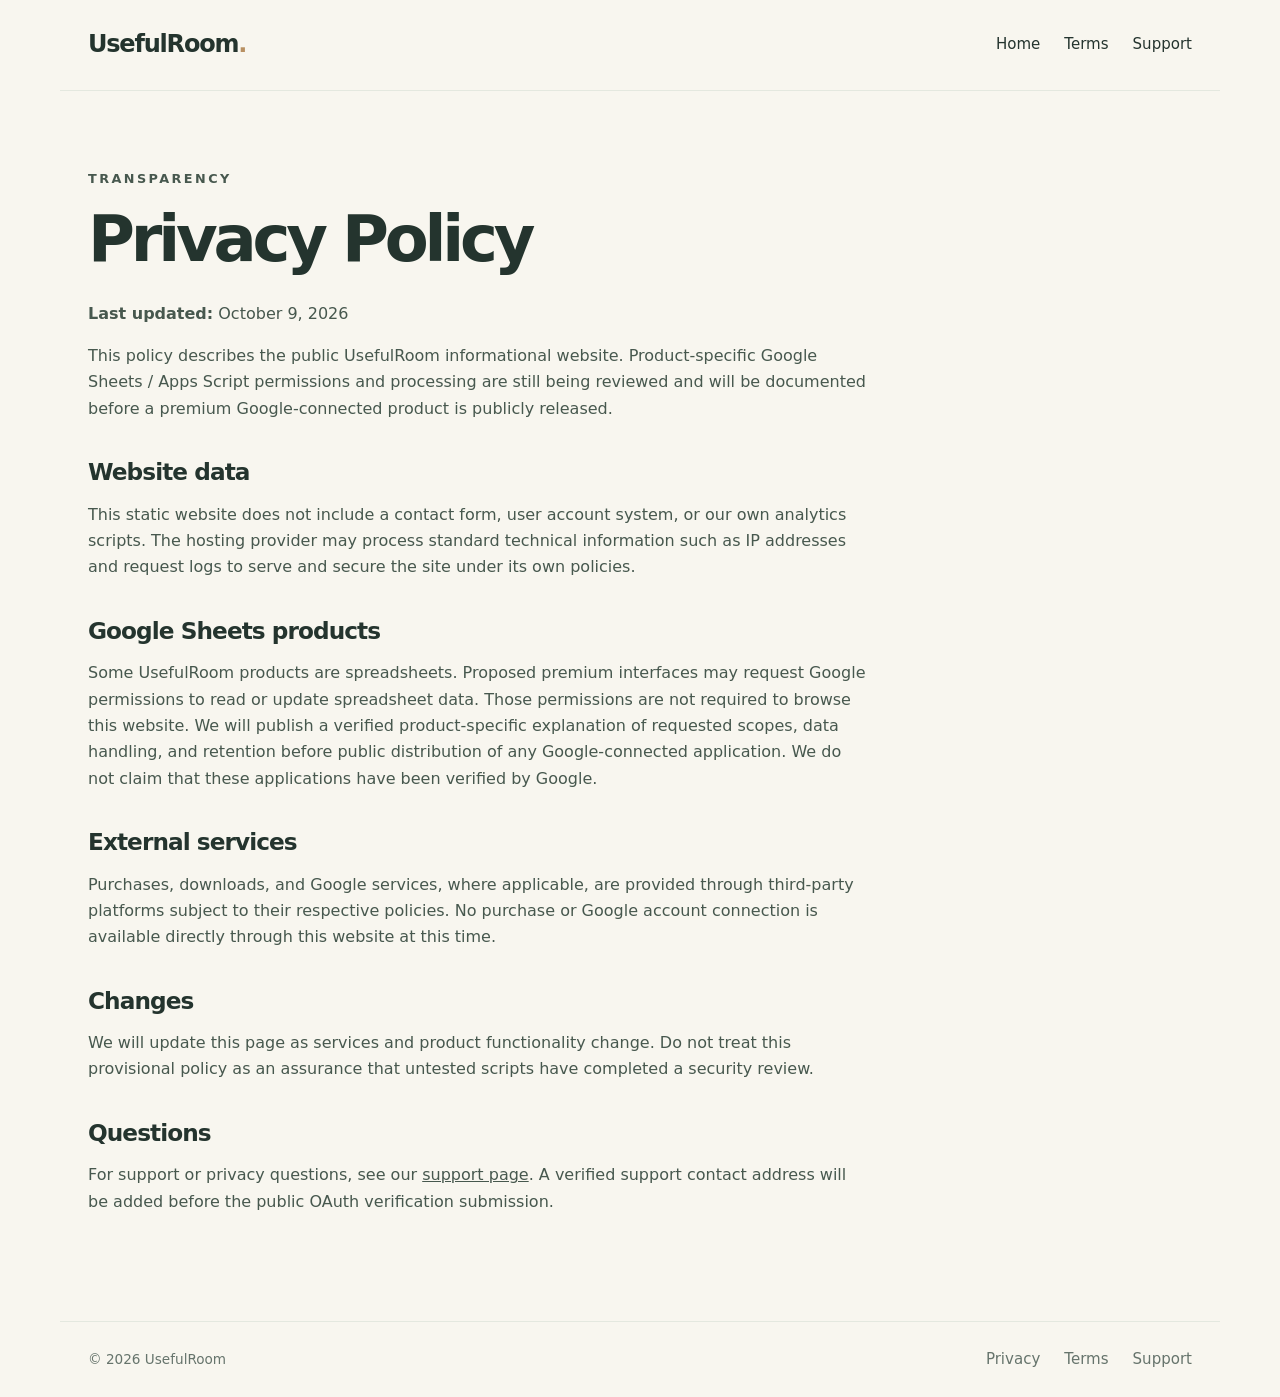
==== privacy.html @ 9087f32d "Add UsefulRoom public website: privacy.html" ====
<!doctype html><html lang="en"><head><meta charset="utf-8"><meta name="viewport" content="width=device-width,initial-scale=1"><title>Privacy Policy | UsefulRoom</title><link rel="stylesheet" href="/styles.css"></head><body><header><a class="logo" href="/">UsefulRoom<span>.</span></a><nav><a href="/">Home</a><a href="/terms.html">Terms</a><a href="/support.html">Support</a></nav></header><main><article class="document"><p class="eyebrow">TRANSPARENCY</p><h1>Privacy Policy</h1><p><strong>Last updated:</strong> October 9, 2026</p><p>This policy describes the public UsefulRoom informational website. Product-specific Google Sheets / Apps Script permissions and processing are still being reviewed and will be documented before a premium Google-connected product is publicly released.</p><h2>Website data</h2><p>This static website does not include a contact form, user account system, or our own analytics scripts. The hosting provider may process standard technical information such as IP addresses and request logs to serve and secure the site under its own policies.</p><h2>Google Sheets products</h2><p>Some UsefulRoom products are spreadsheets. Proposed premium interfaces may request Google permissions to read or update spreadsheet data. Those permissions are not required to browse this website. We will publish a verified product-specific explanation of requested scopes, data handling, and retention before public distribution of any Google-connected application. We do not claim that these applications have been verified by Google.</p><h2>External services</h2><p>Purchases, downloads, and Google services, where applicable, are provided through third-party platforms subject to their respective policies. No purchase or Google account connection is available directly through this website at this time.</p><h2>Changes</h2><p>We will update this page as services and product functionality change. Do not treat this provisional policy as an assurance that untested scripts have completed a security review.</p><h2>Questions</h2><p>For support or privacy questions, see our <a href="/support.html">support page</a>. A verified support contact address will be added before the public OAuth verification submission.</p></article></main><footer><span>© 2026 UsefulRoom</span><div><a href="/privacy.html">Privacy</a><a href="/terms.html">Terms</a><a href="/support.html">Support</a></div></footer></body></html>
---- styles.css ----
:root{color-scheme:light;--ink:#24342e;--muted:#66746c;--cream:#f8f6ef;--green:#426b56;--line:#e4e8df}*{box-sizing:border-box}html{scroll-behavior:smooth}body{margin:0;background:var(--cream);color:var(--ink);font-family:Inter,ui-sans-serif,system-ui,-apple-system,"Segoe UI",Arial,sans-serif;line-height:1.65}a{color:inherit}header,footer{display:flex;justify-content:space-between;align-items:center;gap:1rem;max-width:1160px;margin:auto;padding:25px 28px}header{border-bottom:1px solid var(--line)}.logo{font-size:1.5rem;font-weight:800;text-decoration:none;letter-spacing:-.05em}.logo span{color:#b89062}nav,footer div{display:flex;gap:24px;flex-wrap:wrap}nav a,footer a{text-decoration:none;font-size:.94rem}nav a:hover,footer a:hover{text-decoration:underline}main{max-width:1160px;margin:auto;padding:0 28px}.hero{padding:110px 0 125px;max-width:820px}.eyebrow{font-size:.8rem;letter-spacing:.19em;font-weight:750;color:var(--green)}h1{font-size:clamp(3.2rem,8vw,6.5rem);line-height:1.05;letter-spacing:-.065em;margin:16px 0 28px}h2{font-size:clamp(2rem,4vw,3rem);line-height:1.18;letter-spacing:-.04em;margin:12px 0 32px}h3{font-size:1.2rem;line-height:1.3;margin-top:0}.hero>p:not(.eyebrow){font-size:1.25rem;max-width:620px;color:var(--muted)}.button{display:inline-block;background:var(--green);color:white;text-decoration:none;padding:13px 24px;border-radius:9px;margin-top:18px;font-weight:650}.button:hover{background:#2f5340}#products{padding:30px 0 100px}.cards{display:grid;grid-template-columns:repeat(3,minmax(0,1fr));gap:18px}.cards article{background:#fff;border:1px solid var(--line);border-radius:16px;padding:28px;min-height:230px;display:flex;flex-direction:column}.cards article p{color:var(--muted);flex:1}.tag{font-size:.78rem;color:var(--green);font-weight:700}.note{font-size:.86rem;color:var(--muted);margin-top:20px}.statement{background:#e8eee5;padding:54px;border-radius:20px;margin-bottom:90px}.statement p{max-width:660px;color:#46574b}.document{max-width:780px;padding:65px 0 90px}.document h1{font-size:clamp(2.4rem,5vw,4rem)}.document h2{font-size:1.45rem;margin:36px 0 10px}.document p,.document li{color:#47584e}footer{border-top:1px solid var(--line);font-size:.85rem;color:var(--muted)}@media(max-width:760px){header{align-items:flex-start;flex-direction:column;padding:18px 22px}main{padding:0 22px}.hero{padding:75px 0 85px}.cards{grid-template-columns:1fr}.cards article{min-height:180px}.statement{padding:30px;margin-bottom:50px}footer{align-items:flex-start;flex-direction:column;padding:25px 22px}nav,footer div{gap:16px}}
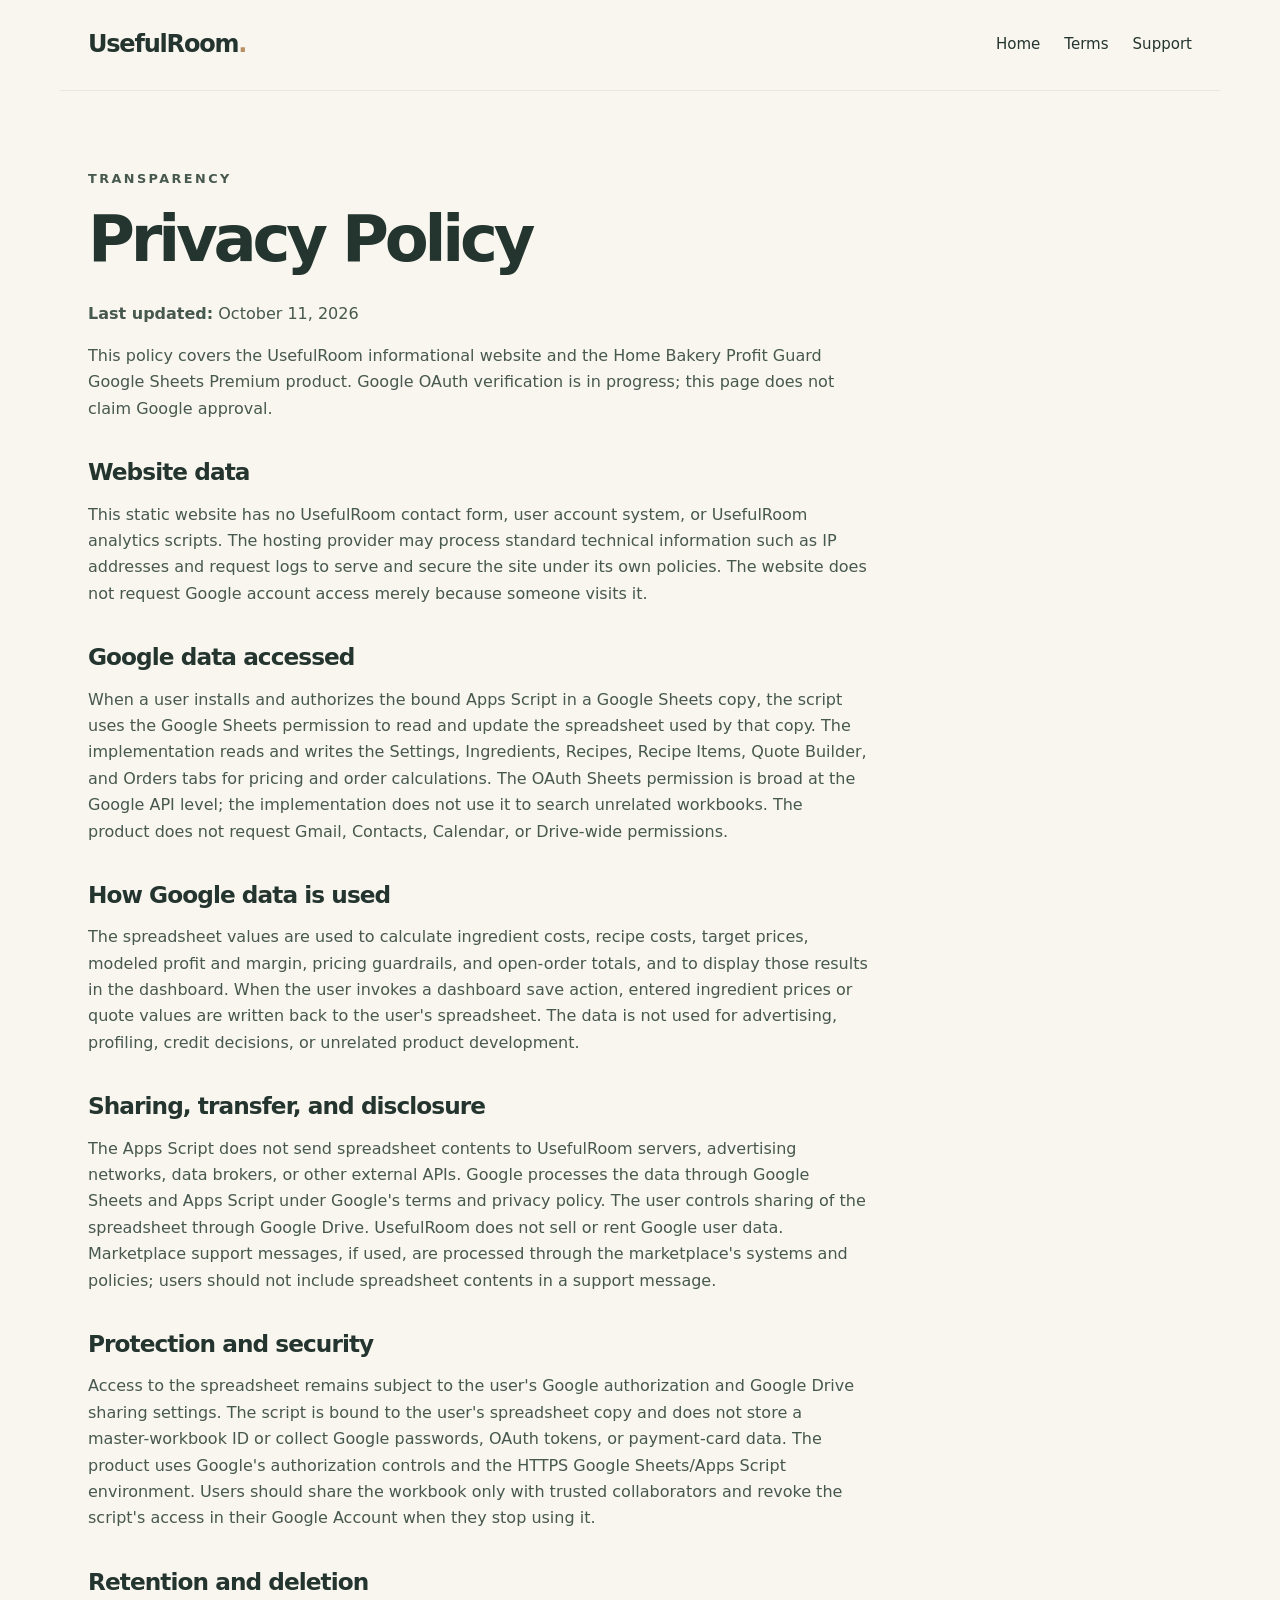
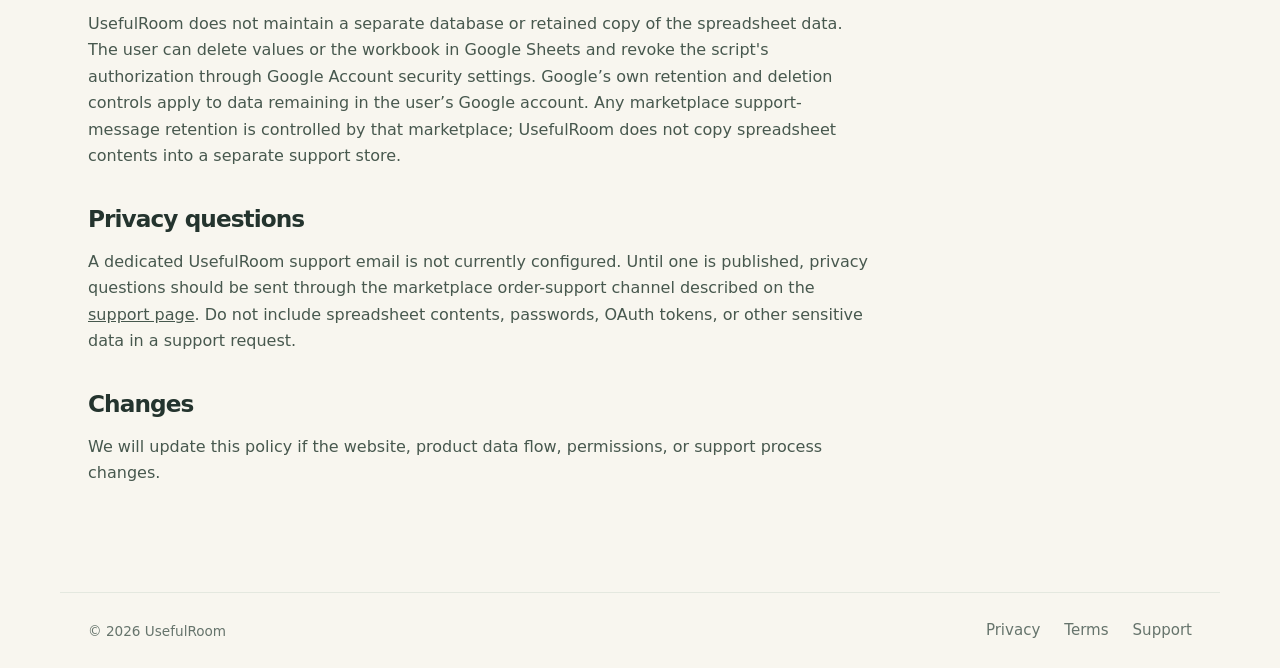
==== commit 9c5107c4: "privacy: document Google Sheets data handling for OAuth review" ====
--- a/privacy.html
+++ b/privacy.html
@@ -1 +1 @@
-<!doctype html><html lang="en"><head><meta charset="utf-8"><meta name="viewport" content="width=device-width,initial-scale=1"><title>Privacy Policy | UsefulRoom</title><link rel="stylesheet" href="/styles.css"></head><body><header><a class="logo" href="/">UsefulRoom<span>.</span></a><nav><a href="/">Home</a><a href="/terms.html">Terms</a><a href="/support.html">Support</a></nav></header><main><article class="document"><p class="eyebrow">TRANSPARENCY</p><h1>Privacy Policy</h1><p><strong>Last updated:</strong> October 9, 2026</p><p>This policy describes the public UsefulRoom informational website. Product-specific Google Sheets / Apps Script permissions and processing are still being reviewed and will be documented before a premium Google-connected product is publicly released.</p><h2>Website data</h2><p>This static website does not include a contact form, user account system, or our own analytics scripts. The hosting provider may process standard technical information such as IP addresses and request logs to serve and secure the site under its own policies.</p><h2>Google Sheets products</h2><p>Some UsefulRoom products are spreadsheets. Proposed premium interfaces may request Google permissions to read or update spreadsheet data. Those permissions are not required to browse this website. We will publish a verified product-specific explanation of requested scopes, data handling, and retention before public distribution of any Google-connected application. We do not claim that these applications have been verified by Google.</p><h2>External services</h2><p>Purchases, downloads, and Google services, where applicable, are provided through third-party platforms subject to their respective policies. No purchase or Google account connection is available directly through this website at this time.</p><h2>Changes</h2><p>We will update this page as services and product functionality change. Do not treat this provisional policy as an assurance that untested scripts have completed a security review.</p><h2>Questions</h2><p>For support or privacy questions, see our <a href="/support.html">support page</a>. A verified support contact address will be added before the public OAuth verification submission.</p></article></main><footer><span>© 2026 UsefulRoom</span><div><a href="/privacy.html">Privacy</a><a href="/terms.html">Terms</a><a href="/support.html">Support</a></div></footer></body></html>+<!doctype html><html lang="en"><head><meta charset="utf-8"><meta name="viewport" content="width=device-width,initial-scale=1"><title>Privacy Policy | UsefulRoom</title><link rel="stylesheet" href="/styles.css"></head><body><header><a class="logo" href="/">UsefulRoom<span>.</span></a><nav><a href="/">Home</a><a href="/terms.html">Terms</a><a href="/support.html">Support</a></nav></header><main><article class="document"><p class="eyebrow">TRANSPARENCY</p><h1>Privacy Policy</h1><p><strong>Last updated:</strong> October 11, 2026</p><p>This policy covers the UsefulRoom informational website and the Home Bakery Profit Guard Google Sheets Premium product. Google OAuth verification is in progress; this page does not claim Google approval.</p><h2>Website data</h2><p>This static website has no UsefulRoom contact form, user account system, or UsefulRoom analytics scripts. The hosting provider may process standard technical information such as IP addresses and request logs to serve and secure the site under its own policies. The website does not request Google account access merely because someone visits it.</p><h2>Google data accessed</h2><p>When a user installs and authorizes the bound Apps Script in a Google Sheets copy, the script uses the Google Sheets permission to read and update the spreadsheet used by that copy. The implementation reads and writes the Settings, Ingredients, Recipes, Recipe Items, Quote Builder, and Orders tabs for pricing and order calculations. The OAuth Sheets permission is broad at the Google API level; the implementation does not use it to search unrelated workbooks. The product does not request Gmail, Contacts, Calendar, or Drive-wide permissions.</p><h2>How Google data is used</h2><p>The spreadsheet values are used to calculate ingredient costs, recipe costs, target prices, modeled profit and margin, pricing guardrails, and open-order totals, and to display those results in the dashboard. When the user invokes a dashboard save action, entered ingredient prices or quote values are written back to the user's spreadsheet. The data is not used for advertising, profiling, credit decisions, or unrelated product development.</p><h2>Sharing, transfer, and disclosure</h2><p>The Apps Script does not send spreadsheet contents to UsefulRoom servers, advertising networks, data brokers, or other external APIs. Google processes the data through Google Sheets and Apps Script under Google's terms and privacy policy. The user controls sharing of the spreadsheet through Google Drive. UsefulRoom does not sell or rent Google user data. Marketplace support messages, if used, are processed through the marketplace's systems and policies; users should not include spreadsheet contents in a support message.</p><h2>Protection and security</h2><p>Access to the spreadsheet remains subject to the user's Google authorization and Google Drive sharing settings. The script is bound to the user's spreadsheet copy and does not store a master-workbook ID or collect Google passwords, OAuth tokens, or payment-card data. The product uses Google's authorization controls and the HTTPS Google Sheets/Apps Script environment. Users should share the workbook only with trusted collaborators and revoke the script's access in their Google Account when they stop using it.</p><h2>Retention and deletion</h2><p>UsefulRoom does not maintain a separate database or retained copy of the spreadsheet data. The user can delete values or the workbook in Google Sheets and revoke the script's authorization through Google Account security settings. Google’s own retention and deletion controls apply to data remaining in the user’s Google account. Any marketplace support-message retention is controlled by that marketplace; UsefulRoom does not copy spreadsheet contents into a separate support store.</p><h2>Privacy questions</h2><p>A dedicated UsefulRoom support email is not currently configured. Until one is published, privacy questions should be sent through the marketplace order-support channel described on the <a href="/support.html">support page</a>. Do not include spreadsheet contents, passwords, OAuth tokens, or other sensitive data in a support request.</p><h2>Changes</h2><p>We will update this policy if the website, product data flow, permissions, or support process changes.</p></article></main><footer><span>© 2026 UsefulRoom</span><div><a href="/privacy.html">Privacy</a><a href="/terms.html">Terms</a><a href="/support.html">Support</a></div></footer></body></html>
